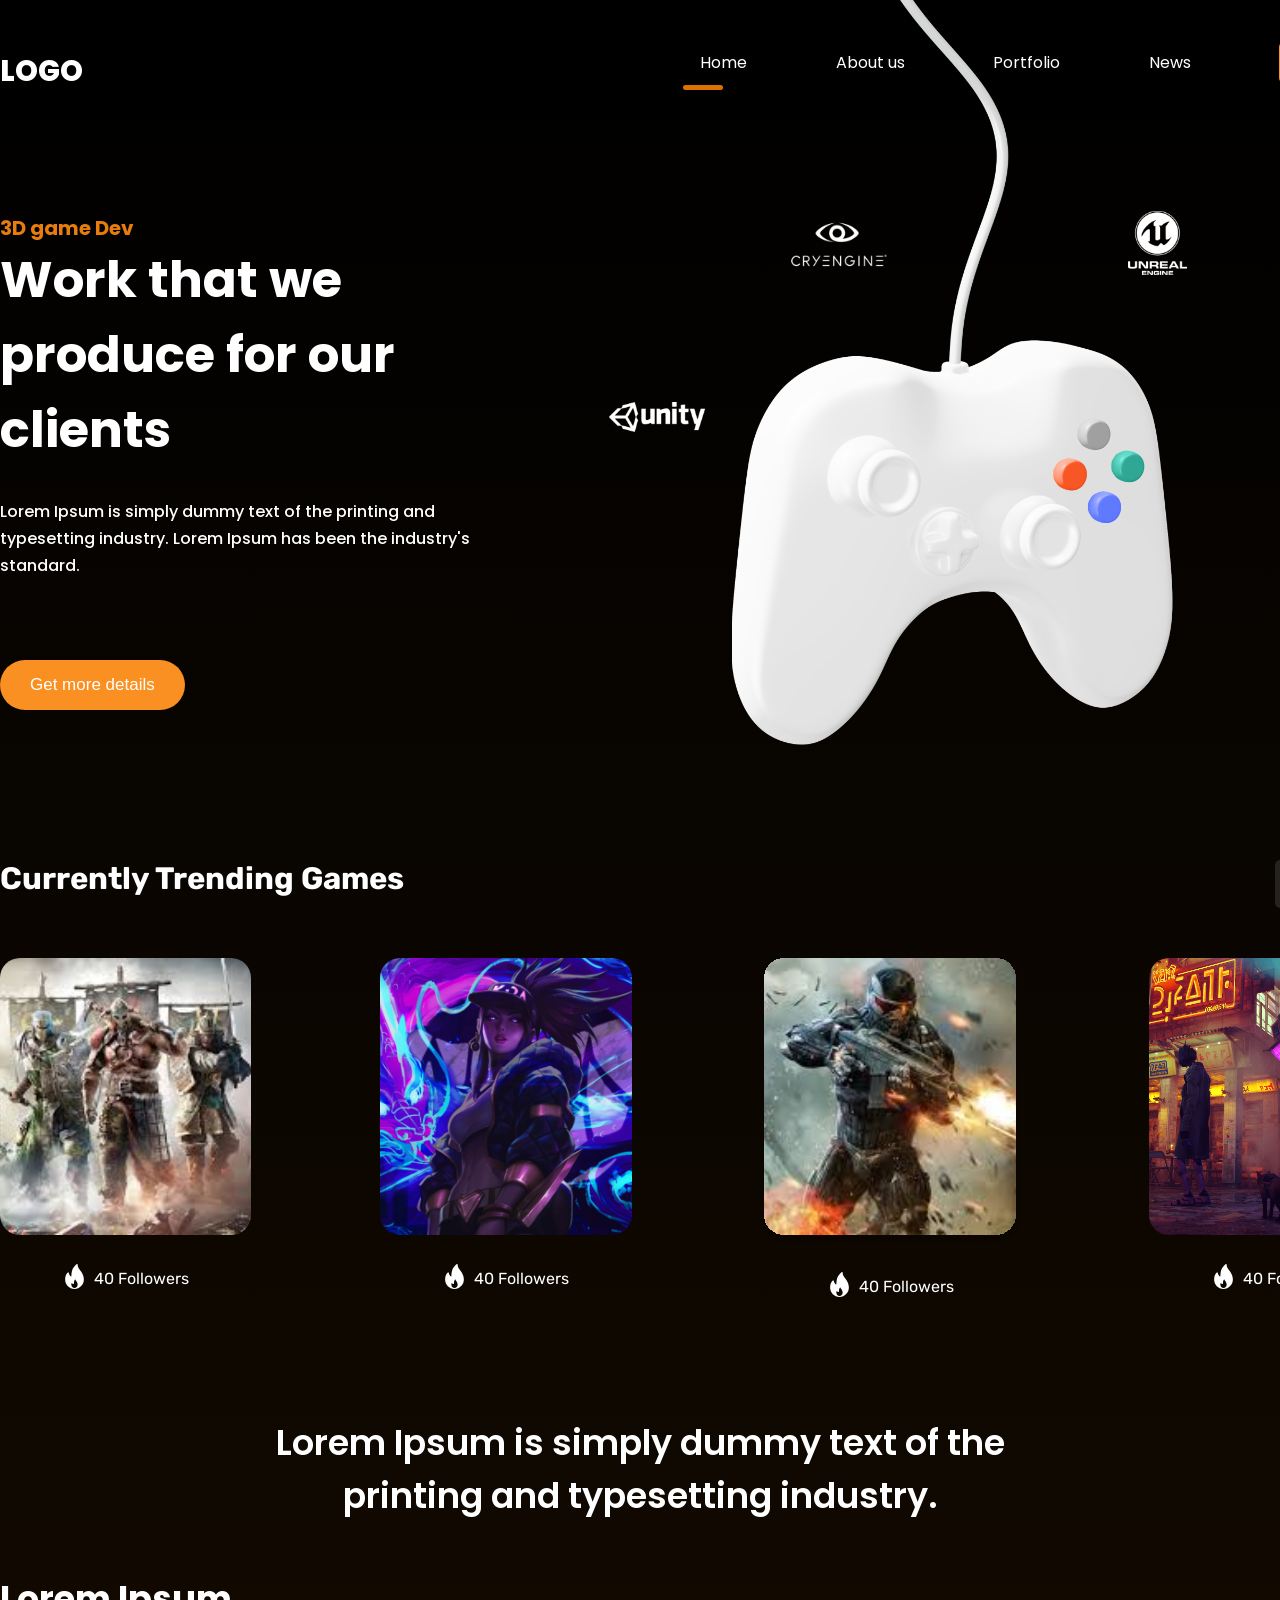
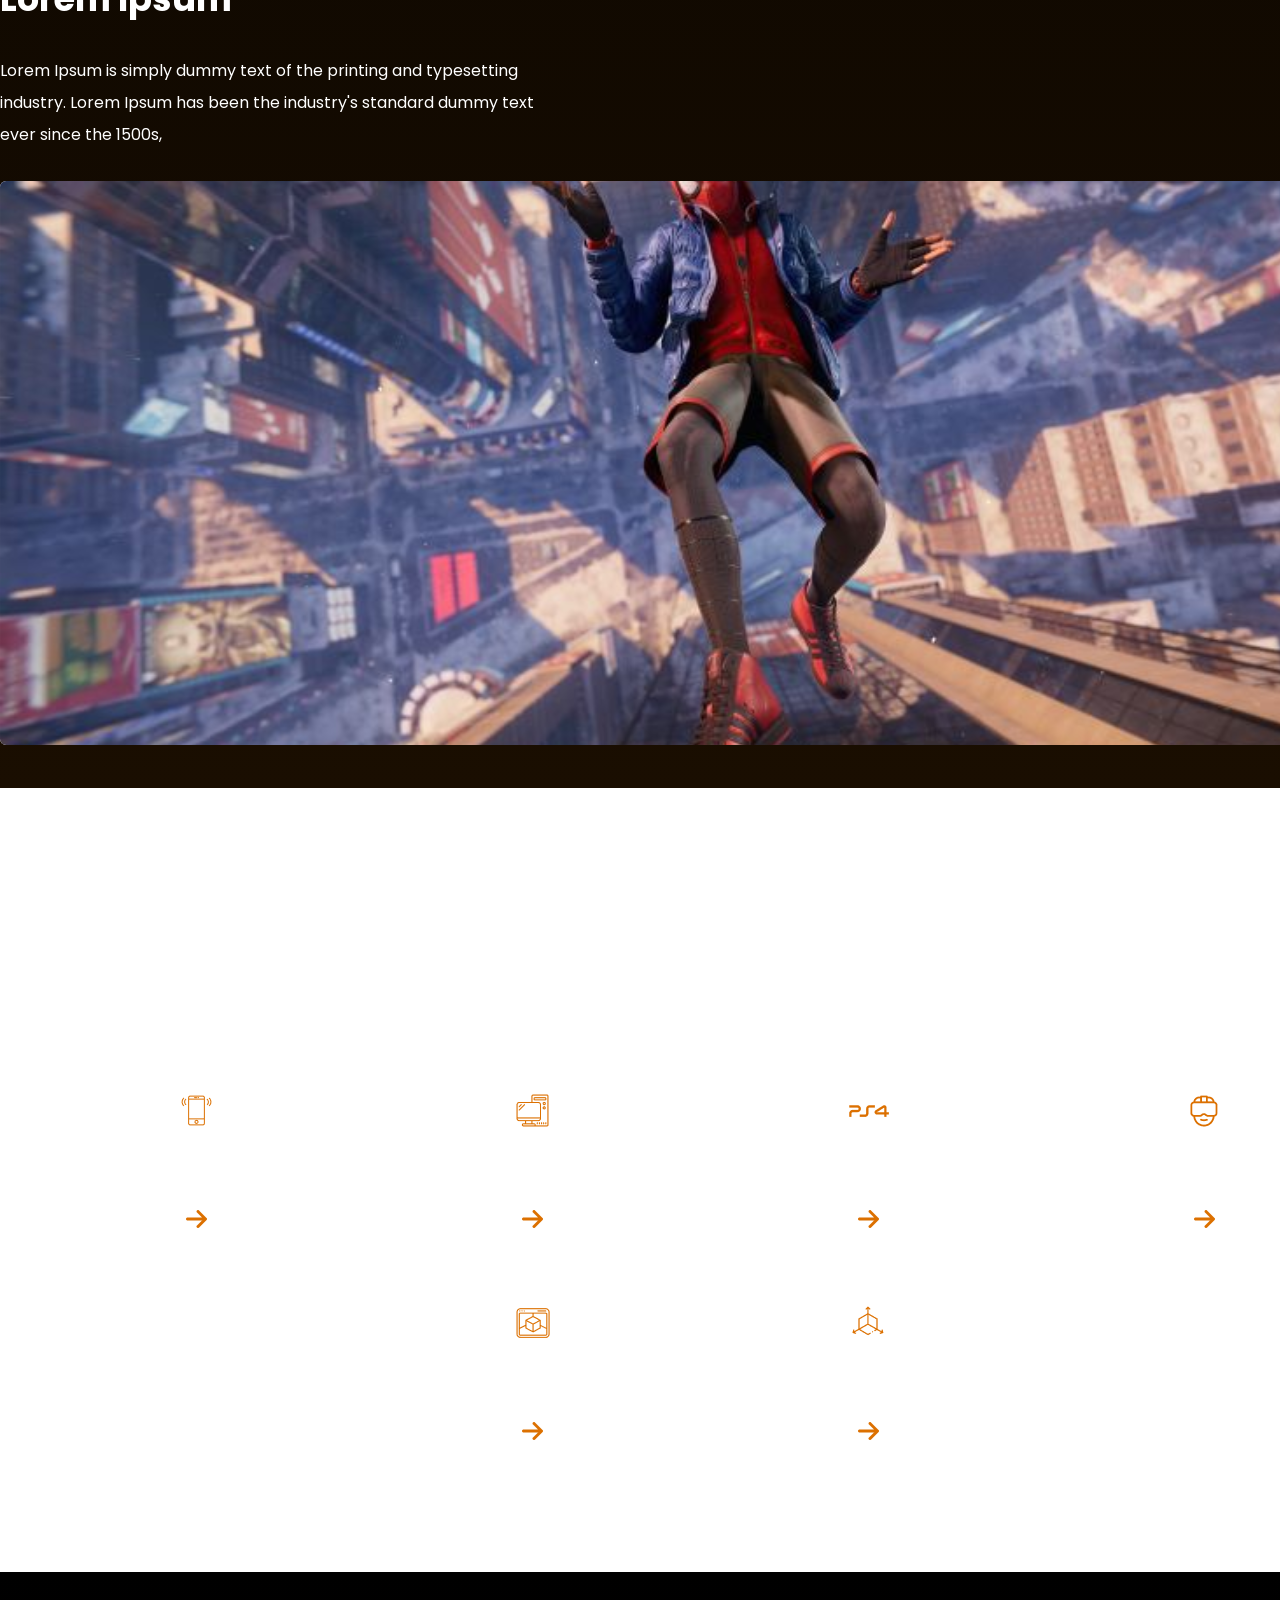
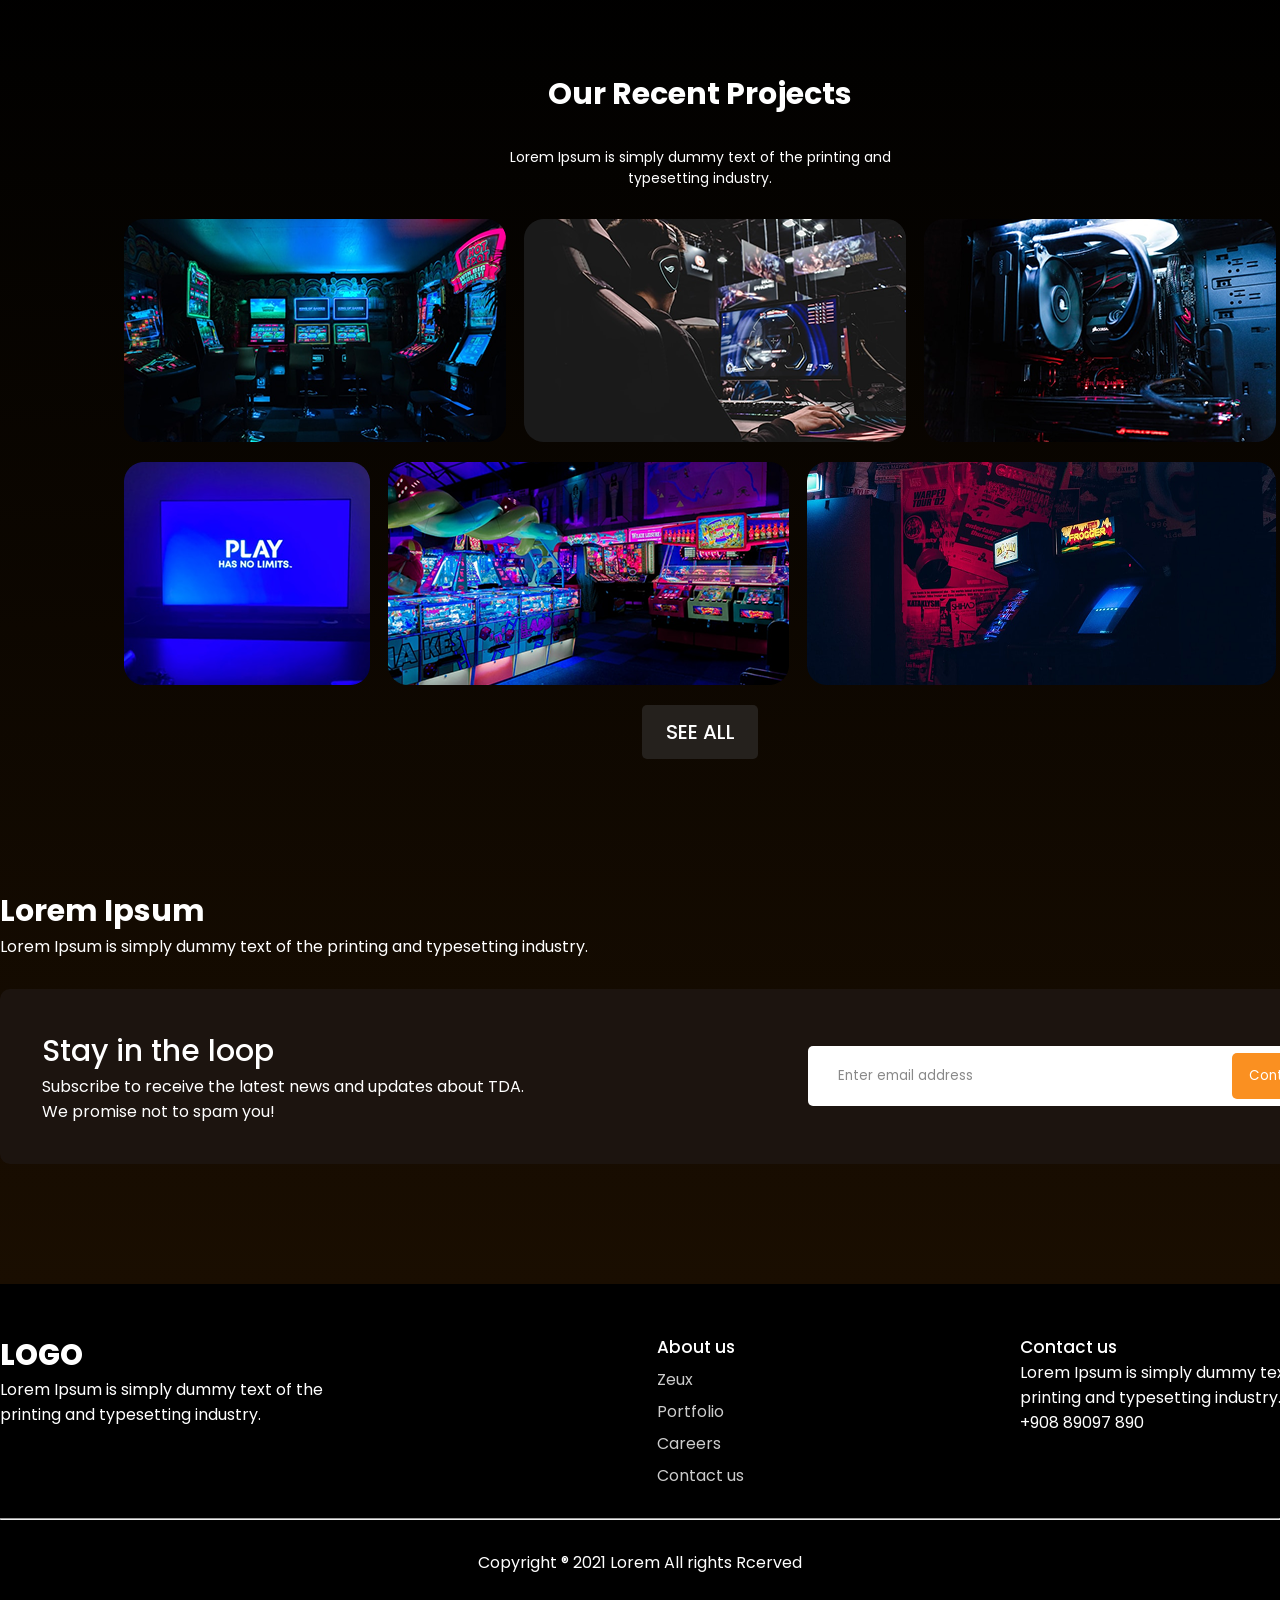
==== index.html @ 3dcfda86 "Add files via upload" ====
<!DOCTYPE html>
<html lang="en">
<head >
    <meta charset="UTF-8">
    <meta name="viewport" content="width=device-width, initial-scale=1.0">
    <title>Game Website</title>
    <link rel="stylesheet" href="css/main.css">
</head>
<body> <!-- class - Атрибут, используемый для присвоения элементам имен -->
<div class="wrapper">
    <header class="container">
        <link rel="stylesheet" href="css/header.css">
        <span class="logo">logo</span> <!--Span - Создает строчные контейнеры для стилизации определенных частей текста или элементов внутри блочного контейнера -->
        <nav> <!-- Nav - для элемента "а", которая нужна для ссылок -->
            <ul> <!-- Ul - для маркированного списка -->
                <li class="active"><a href="/">Home</a></li> <!-- Li - для создания списка-->
                <li><a href="About/about.html">About us</a></li>
                <li><a href="portfolio.html">Portfolio</a></li>
                <li><a href="news.html">News</a></li>
                <li class="btn"><a href="Contact/contact.html">Contact us</a></li>
            </ul>
        </nav>    
    </header>
    <div class="hero container"> <!--Div - является универсальным контейнером-->
    <link rel="stylesheet" href="css/hero.css">
        <div class="class hero--info">
            <h2>3D game Dev</h2>
            <h1>Work that we produce for our clients</h1>
            <p>Lorem Ipsum is simply dummy text of the printing and typesetting industry. Lorem Ipsum has been the industry's standard.</p> <!-- P - обычный текст-->
            <button class="btn">Get more details</button> <!-- Button - создаёт кликабельную кнопку, которая может быть использована в формах -->
        </div>
        <img src="img/joystick.svg" alt="">
    </div> 
    <div class="container trending">
    <link rel="stylesheet" href="css/game.css">
        <a href="#" class="see-all">SEE ALL</a>
        <h3>Currently Trending Games</h3>
        <div class="games">
            <div class="block">
                <img src="img/honor.svg" alt="">
                <span><img src="img/fire1.svg" alt="">40 Followers</span>
            </div>
            <div class="block">
                <img src="img/lol.svg" alt="">
                <span><img src="img/fire1.svg" alt="">40 Followers</span>
            </div>
            <div class="block">
                <img src="img/crysis.svg" alt="">
                <span><img src="img/fire1.svg" alt="">40 Followers</span>
            </div>
            <div class="block">
                <img src="img/inside.svg" alt="">
                <span><img src="img/fire1.svg" alt="">40 Followers</span>
            </div>
        </div>
    </div>
    <div class="container big-text">
        <p>Lorem Ipsum is simply dummy text of the printing and typesetting industry.</p>
    </div>
    <div class="container banner">
        <h3>Lorem Ipsum</h3>
        <p>Lorem Ipsum is simply dummy text of the printing and typesetting industry. Lorem Ipsum has been the industry's standard dummy text ever since the 1500s,</p>
        <img src="img/spider.svg" alt="">
    </div>
</div>
<div class="features">
<link rel="stylesheet" href="css/features.css">
    <div class="container">
        <h3>Lorem Ipsum is simply dummy text of the printing and typesetting industry.</h3>
        <p>Lorem Ipsum is simply dummy text of the printing and typesetting industry. Lorem Ipsum has been the industry's standard dummy text ever since the 1500s,</p>
        <div class="info">
            <div class="block">
                <img src="img/smart.png" alt="">
                <p>Mobile Game Development</p>
                <img src="img/strelka.png" alt="">
            </div>
            <div class="block">
                <img src="img/pc.png" alt="">
                <p>PC Game Development</p>
                <img src="img/strelka.png" alt="">
            </div>
            <div class="block">
                <img src="img/ps.png" alt="">
                <p>PS4 Game Development</p>
                <img src="img/strelka.png" alt="">
            </div>
            <div class="block">
                <img src="img/vr.png" alt="">
                <p>AR/VR Solutions</p>
                <img src="img/strelka.png" alt="">
            </div>
            <div class="block">
                <img src="img/hs.png" alt="">
                <p>AR/ VR design</p>
                <img src="img/strelka.png" alt="">
            </div>
            <div class="block">
                <img src="img/3d.png" alt="">
                <p>3D Modelings</p>
                <img src="img/strelka.png" alt="">
            </div>
        </div>
    </div>
</div>
<div class="wrapper">
<link rel="stylesheet" href="css/project.css">
    <div class="container project">
    <div class="text">
        <h3>Our Recent Projects</h3>
        <p>Lorem Ipsum is simply dummy text of the printing and typesetting industry.</p>
    </div>
    <div class="photo">
        <img src="img/photo1.png" alt="">
        <img src="img/photo2.png" alt="">
        <img src="img/photo3.png" alt="">
    </div>
    <div class="photo">
        <img src="img/photo4.png" alt="">
        <img src="img/photo5.png" alt="">
        <img src="img/photo6.png" alt="">
    </div>
    <a href="" class="see-all">SEE ALL</a>
    </div>
    <div class="container email">
    <link rel="stylesheet" href="css/email.css">
        <h3>Lorem Ipsum</h3>
        <p>Lorem Ipsum is simply dummy text of the printing and typesetting industry. </p>
        <div class="block">
            <div>
                <h4>Stay in the loop</h4>
                <p>Subscribe to receive the latest news and updates about TDA. We promise not to spam you! </p>
            </div>
            <div>
                <input type="email" id="emailField" placeholder="Enter email address"> <!--input - поле, в которой можно писать, placeholder - текст в самом поле-->
                <button onclick="checkEmail()">Continue</button> <!--onclick - подсоедеяет JS код к кнопке button при нажатии на неё-->
            </div>
        </div>
    </div>
</div> <!--function - выбирает атрибут onclick--> <!--let - выбирает атрибут "type"--> <!--document - предоставляет доступ к содержимому веб-страницы (DOM-дереву). -->
<footer>
<link rel="stylesheet" href="css/footer.css">
    <div class="blocks container">
        <div>
            <span class="logo">logo</span>
            <p>Lorem Ipsum is simply dummy text of the printing and typesetting industry. </p>
        </div>
        <div>
            <h4>About us</h4>
            <ul> <!--создает список-->
                <li>Zeux</li>
                <li>Portfolio</li>
                <li>Careers</li>
                <li>Contact us</li>
            </ul>
        </div>
        <div>
            <h4>Contact us</h4>
            <p>Lorem Ipsum is simply dummy text of the printing and typesetting industry. </p>
            <p>+908 89097 890</p>
        </div>
    </div>
    <hr> <!--линия на всю ширину-->
    <p>Copyright ® 2021 Lorem All rights Rcerved</p>
</footer>
<script>
    function checkEmail() { 
        let email = document.querySelector('#emailField').value; //querySelector - выбирает конкретный атрибут
        if(!email.includes('@')) alert('Нет символа @') //if проверка символов, если нету символа @, включается функция alert, которая в свою очередь выдает окно
        else if(!email.includes('.')) alert('Нет символа .')
        else alert('Все отлично!')
    }
</script>
</body>
</html>
---- css/main.css ----
@import url('https://fonts.googleapis.com/css2?family=Poppins:ital,wght@0,100;0,200;0,300;0,400;0,500;0,600;0,700;0,800;0,900;1,100;1,200;1,300;1,400;1,500;1,600;1,700;1,800;1,900&display=swap');
@import url('https://fonts.googleapis.com/css2?family=Poppins:ital,wght@0,100;0,200;0,300;0,400;0,500;0,600;0,700;0,800;0,900;1,100;1,200;1,300;1,400;1,500;1,600;1,700;1,800;1,900&family=Rubik:ital,wght@0,300..900;1,300..900&display=swap');
/* */
* {
    margin: 0%; /*Внешние отступы*/
    padding: 0%; /*Внутренние отступы*/
}
body {
    font-family: 'Poppins', sans-serif; /*Выбор шрифта, Отсутствие декоративных штрихов (засечки) на концах*/
    font-weight: 400; /*Высота шрифта*/
    color: #fff;
    font-size: 16px;
}

a {
    text-decoration: none; /*Позволяет добавлять линии: подчеркивания, перечеркивания или линию над текстом*/
}

img {
    max-width: 100%; /*/Максимальная ширина*/
}

.wrapper {
    background: linear-gradient(180deg, rgba(0,0,0,1) 0%, rgba(26,14,1,1) 100%);
    width: 100%; 
    overflow-x: hidden;
}

.container {    
    width: 1400px;
    margin: 0 auto; /* Margin - отступы от краев сайта */
}

.big-text {
    font-family: 'Poppins';
    font-size: 35px;
    font-weight: 600; 
    display: block;
    text-align: center;
    padding: 50px 0;
    width: 800px;
}
---- css/header.css ----
header {    
    padding: 50px 0;
}

header .logo {
    text-transform: uppercase; /* Uppercase - заглавные буквы*/
    font-size: 29px; /* размер шрифта */
    font-weight: 800; /* жирность */
}

header nav {
    float: right; /* положение на странице */
    width: 50%;
}

header nav ul {
    list-style: none; /* выбирает стиль */
    display: flex; /* текст на одном уровне */
    justify-content: space-between; /* расположение текста по всему контейнеру*/
    z-index: 2;
    position: relative; /*оставляет пустое пространство там, где он должен был быть, не влияя на расположение других элементов*/
}

header nav ul li {
    display: inline-block; /* позволяет добавлять настройку текста */
}

header nav ul li.active ::after { /* After - после*/
    content: '';
    display: block;
    background: #DC7000;
    height: 5px;
    width: 40px;
    border-radius: 5px;
    position: relative; /* Relative - способ сместить элемент относительно его исходного (нормального) места в документе, не нарушая при этом расположение соседних блоков*/
    top: 10px;
    left: -17px;
}

header nav ul li a {
    color: #fff;
}

header nav ul li:not(.active):not(.btn) a:hover { /* hover - часть правила, указывающая браузеру, к какому HTML-элементу (или группе элементов) применить стили (цвет, размер, расположение)*/
    border-bottom: 5px solid #DC7000; /* Border - делает обводку снизу, solid - цвет обводки*/
}

header nav ul li.btn a {
    background: #FA9021;
    padding: 9px 17px; /* отступы */
    border-radius: 5px; /* закругление углов*/
    transition: all 500ms ease; /* Transition позволяет определять переходное состояние между двумя состояниями элемента */
} /*Ease - отвечает за плавный переход (скорость выставляется в ms*/

header nav ul li.btn a:hover {
    background: #b35e03;
}
---- css/hero.css ----
.hero {
    padding-bottom: 100px; /*padding - выставление отступа, bottom - отступ от нижнего края*/
    position: relative;
    z-index: 1; /* слои контейнеров*/
}

.hero--info {
    width: 530px;
    padding-top: 70px;
}

.hero--info h2 {
    color: #E87D0E;
    font-size: 20px;
    font-weight: 700;
}

.hero--info h1 {
    font-size: 50px;
    font-weight: 700;
}

.hero--info p {
    font-weight: 500;
    padding-bottom: 50px;
    line-height: 170%; /* междустрочный интервал*/
    margin: 30px 0;
}

.hero--info .btn {
    background: #FA9021;
    padding: 15px 30px; /* отступы */
    border-radius: 50px; /* закругление углов*/
    transition: all 500ms ease;
    color: #ffffff;
    border: 0; /* рамки html*/
    font-size: 17px;
}

.hero--info .btn:hover {
    cursor: pointer; /* задает активацию при наведении курсора */
    transform: scale(1.1); /* при наведении курсора увеличивает кнопку на 1.1*/
}

.hero img {
    position: absolute; /* не зависит от контейнеров, любая позиция*/
    top: -150px;
    right: 0;
}
---- css/game.css ----
.trending {
    font-family: 'Rubik', sans-serif;
    padding-top: 50px;
}

.trending h3 {
    font-size: 31px;
    font-weight: 700; 
}

.trending .see-all {
    color: #fff;
    background: #25211D;
    border-radius: 5px;
    padding: 12px 23px;
    font-size: 20px;
    font-weight: 500; 
    float: right;
    display: block;
    transition: all 500ms ease;
}

.trending .see-all:hover {
    transform: scale(1.1);
}

.trending .games {
    display: flex;
    padding: 50px 0;
    justify-content: space-between;
    width: 100%;
}

.trending span {
    display: block;
    text-align: center;
    margin: 20px;
}

.trending span img {
    position: relative;
    top: 5px;
    margin-right: 7px;
}

.banner {
    font-size: 30px;
    font-weight: 600;
    width: 80px 0;
}

.banner p {
    width: 550px;
    font-size: 16px;
    font-weight: 400;
    line-height: 200%; 
    margin: 30px 0;
}

.banner img {
    width: 100%;
    margin-bottom: 30px;
}
---- css/features.css ----
.features {
    background: url('/img/phone.png') no-repeat center center fixed;
    background-size: cover;
    padding: 90px 0;
}

.features h3 {
    text-align: center;
    font-size: 30px;
    font-weight: 700;
    max-width: 830px;
    margin-bottom: 20px;
    margin-left: auto;
    margin-right: auto;
}

.features p {
    text-align: center;
    font-size: 16px;
    font-weight: 400;
    max-width: 830px;
    margin-bottom: 20px;
    margin-left: auto;
    margin-right: auto;
}

.features .info {
    justify-content: center;
    display: flex;
    flex-wrap: wrap; /*перенос данных на новую строку*/
}

.features .info .block {
    text-align: center;
    margin: 20px 2%;
    width: 20%;
}

.features .info .block img {
    margin-bottom: 15px;
}
---- css/project.css ----
.project {
    padding: 100px 0;
}

.project h3 {
    text-align: center;
    font-size: 30px;
    font-weight: 700;
}

.project p {
    padding: 30px;
    text-align: center;
    font-size: 14px;
    font-weight: 400;
    width: 400px;
    margin-left: auto;
    margin-right: auto;
}

.project .photo {
    justify-content: space-around; /*находятся посередине и расстянуты по всем ширине*/
    display: flex;
    margin-bottom: 20px;
    width: 1170px;
    margin-left: auto;
    margin-right: auto;
}

.project .see-all {
    color: #fff;
    background: #25211D;
    border-radius: 5px;
    padding: 12px 23px;
    font-size: 20px;
    font-weight: 500; 
    float: none;
    display: block;
    transition: all 500ms ease;
    width: 70px;
    text-align: center;
    margin: 0 auto;
}

.project .see-all:hover {
    transform: scale(1.1);
}
---- css/email.css ----
.email {
    padding-bottom: 120px;
}

.email h3 {
    margin-top: 30px;
    font-size: 30px;
}

.email .block {
    background-color: #1C140F;
    margin-top: 30px;
    border-radius: 10px;
    padding: 40px 3%;
    width: 94%;
    display: flex;
    justify-content: space-between; /*расстягивает все по максимальной ширине*/
    align-items: center;
}

.email .block h4 {
    font-size: 30px;
    font-weight: 500;
}

.email .block p {
    width: 500px;
}

.email .block input {
    background: #fff;
    outline: none;
    border: 0; /*обводка*/
    border-radius: 5px;
    width: 380px;
    font-family: 'Poppins', sans-serif; /*Выбор шрифта, Отсутствие декоративных штрихов (засечки) на концах*/
    font-weight: 400; /*Высота шрифта*/
    padding: 20px 30px;
    position: relative;
    right: -80px;
    z-index: 1;
    padding-right: 120px;
}

.email .block input::placeholder { /*обращение к тексту внутри инпута*/
    color: #898989;
}

.email .block button {
    font-family: 'Poppins', sans-serif;
    color: #fff;
    background: #FA9021;
    padding: 9px 17px; /* отступы */
    border-radius: 5px; /* закругление углов*/
    transition: all 500ms ease; /* Transition позволяет определять переходное состояние между двумя состояниями элемента */
    border: 0;
    cursor: pointer; /*меняет внешний вид курсора мыши на «указательный палец» (руку) при наведении на элемент*/
    padding: 13px 17px;
    position: relative;
    left: -30px;
    z-index: 2;
} 

.email .block button:hover {
    background: #b35e03;
}
---- css/footer.css ----
footer {
    background: #000;
    padding: 50px 0;
}

footer .blocks {
    display: flex;
    justify-content: space-between;
}

footer .logo {
    text-transform: uppercase; /* Uppercase - заглавные буквы*/
    font-size: 29px; /* размер шрифта */
    font-weight: 800; /* жирность */
}

footer .blocks p {
    width: 380px;
}

footer .blocks h4 {
    font-weight: 500;
    font-size: 17px;
}

footer .blocks ul {
    list-style: none;
}

footer .blocks ul li {
    margin-top: 7px;
    opacity: 0.8; /*прозрачность*/
}

footer hr {
    margin: 30px 0;
}

footer > p {
    text-align: center;
}
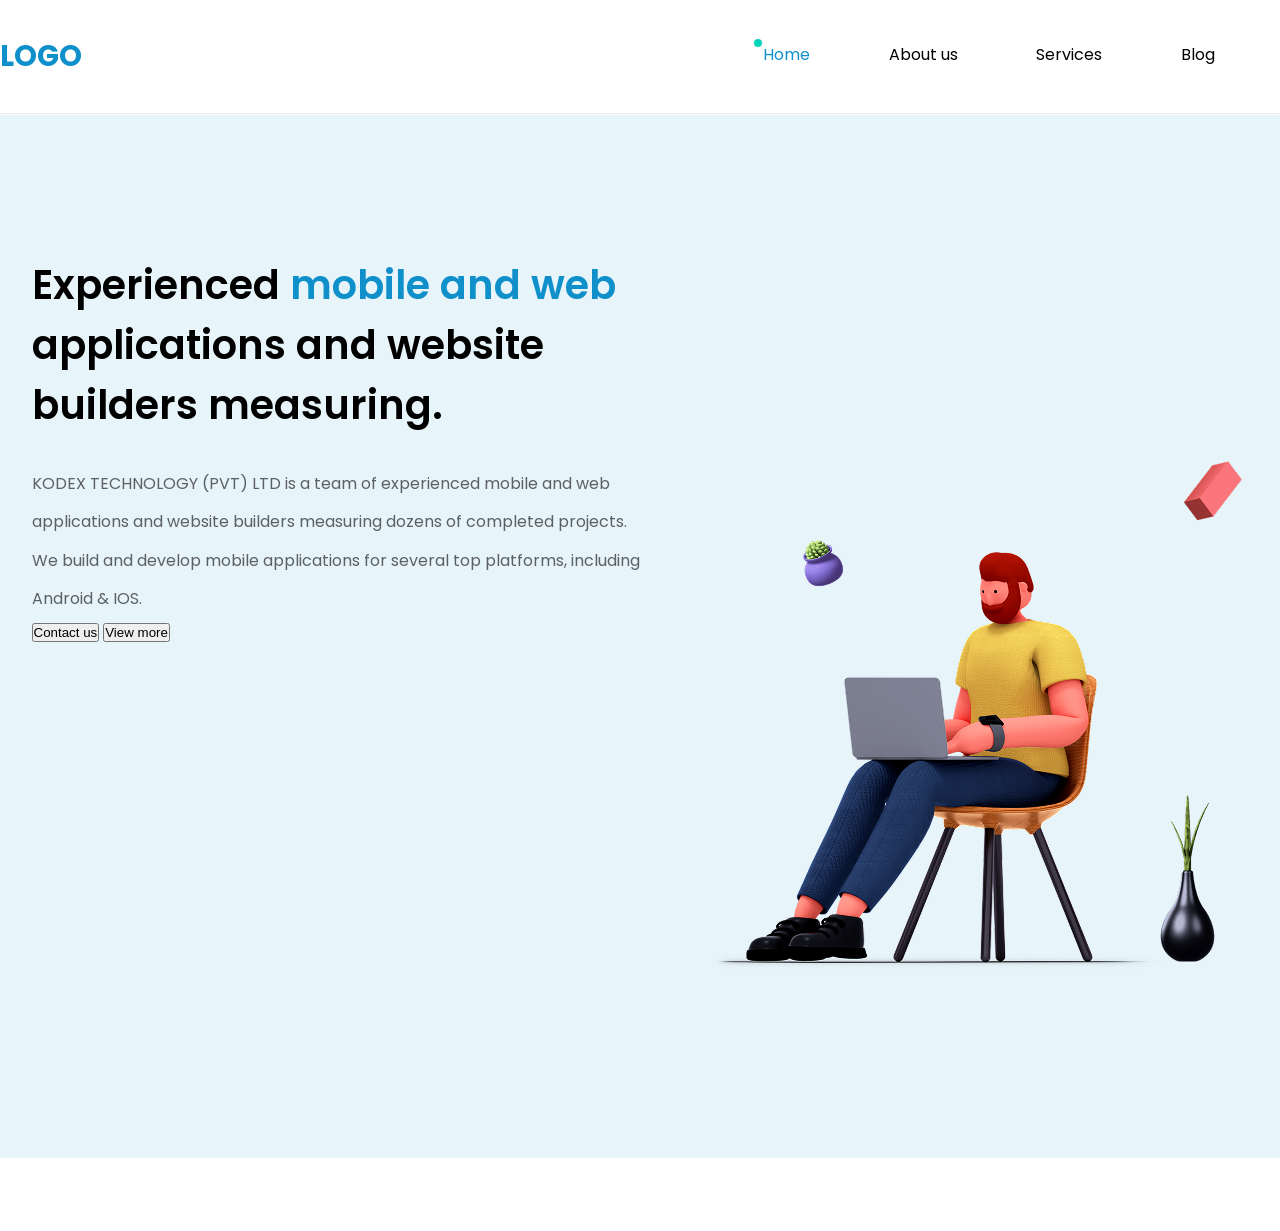
==== commit ec77f99d: "Add files via upload" ====
--- a/index.html
+++ b/index.html
@@ -1,174 +1,52 @@
 <!DOCTYPE html>
 <html lang="en">
-<head >
+
+<head>
     <meta charset="UTF-8">
     <meta name="viewport" content="width=device-width, initial-scale=1.0">
-    <title>Game Website</title>
     <link rel="stylesheet" href="css/main.css">
+    <link rel="stylesheet" href="css/header.css">
+    <title>Agency Web</title>
 </head>
-<body> <!-- class - Атрибут, используемый для присвоения элементам имен -->
-<div class="wrapper">
-    <header class="container">
-        <link rel="stylesheet" href="css/header.css">
-        <span class="logo">logo</span> <!--Span - Создает строчные контейнеры для стилизации определенных частей текста или элементов внутри блочного контейнера -->
-        <nav> <!-- Nav - для элемента "а", которая нужна для ссылок -->
-            <ul> <!-- Ul - для маркированного списка -->
-                <li class="active"><a href="/">Home</a></li> <!-- Li - для создания списка-->
-                <li><a href="About/about.html">About us</a></li>
-                <li><a href="portfolio.html">Portfolio</a></li>
-                <li><a href="news.html">News</a></li>
-                <li class="btn"><a href="Contact/contact.html">Contact us</a></li>
-            </ul>
-        </nav>    
-    </header>
-    <div class="hero container"> <!--Div - является универсальным контейнером-->
-    <link rel="stylesheet" href="css/hero.css">
-        <div class="class hero--info">
-            <h2>3D game Dev</h2>
-            <h1>Work that we produce for our clients</h1>
-            <p>Lorem Ipsum is simply dummy text of the printing and typesetting industry. Lorem Ipsum has been the industry's standard.</p> <!-- P - обычный текст-->
-            <button class="btn">Get more details</button> <!-- Button - создаёт кликабельную кнопку, которая может быть использована в формах -->
-        </div>
-        <img src="img/joystick.svg" alt="">
-    </div> 
-    <div class="container trending">
-    <link rel="stylesheet" href="css/game.css">
-        <a href="#" class="see-all">SEE ALL</a>
-        <h3>Currently Trending Games</h3>
-        <div class="games">
-            <div class="block">
-                <img src="img/honor.svg" alt="">
-                <span><img src="img/fire1.svg" alt="">40 Followers</span>
+
+<body>
+    <div class="wrapper">
+        <header class="container">
+            <div class="header container">
+                <span class="logo">logo</span>
+                <nav>
+                    <ul>
+                        <li class="active"><a href="/">Home</a></li> <!-- Li - для создания списка-->
+                        <li><a href="#">About us</a></li>
+                        <li><a href="#">Services</a></li>
+                        <li><a href="#">Blog</a></li>
+                        <li class="btn"><a href="Contact/contact.html">Contact us</a></li>
+                    </ul>
+                </nav>
             </div>
-            <div class="block">
-                <img src="img/lol.svg" alt="">
-                <span><img src="img/fire1.svg" alt="">40 Followers</span>
+        </header>
+        <hr>
+        <div class="human container">
+            <div class="hero ">
+                <div class="text container">
+                <h2>Experienced <span>mobile and web</span> applications and website builders measuring.</h2>
+                    <p>KODEX TECHNOLOGY (PVT) LTD is a team of experienced mobile and web applications and website builders
+                        measuring dozens of completed projects. We build and develop mobile applications for several top
+                        platforms, including Android & IOS. </p>
+                    <button class="btn">Contact us</button>
+                    <button class="btn1">View more</button>
+                </div>
+                <img src="img/human.png" alt="">
             </div>
-            <div class="block">
-                <img src="img/crysis.svg" alt="">
-                <span><img src="img/fire1.svg" alt="">40 Followers</span>
-            </div>
-            <div class="block">
-                <img src="img/inside.svg" alt="">
-                <span><img src="img/fire1.svg" alt="">40 Followers</span>
+
+            <div class="flex container">
+                <div class="block">
+                    <h1>Web Application</h1>
+                    <p>Lorem Ipsum is simply</p>
+                </div>
             </div>
         </div>
     </div>
-    <div class="container big-text">
-        <p>Lorem Ipsum is simply dummy text of the printing and typesetting industry.</p>
-    </div>
-    <div class="container banner">
-        <h3>Lorem Ipsum</h3>
-        <p>Lorem Ipsum is simply dummy text of the printing and typesetting industry. Lorem Ipsum has been the industry's standard dummy text ever since the 1500s,</p>
-        <img src="img/spider.svg" alt="">
-    </div>
-</div>
-<div class="features">
-<link rel="stylesheet" href="css/features.css">
-    <div class="container">
-        <h3>Lorem Ipsum is simply dummy text of the printing and typesetting industry.</h3>
-        <p>Lorem Ipsum is simply dummy text of the printing and typesetting industry. Lorem Ipsum has been the industry's standard dummy text ever since the 1500s,</p>
-        <div class="info">
-            <div class="block">
-                <img src="img/smart.png" alt="">
-                <p>Mobile Game Development</p>
-                <img src="img/strelka.png" alt="">
-            </div>
-            <div class="block">
-                <img src="img/pc.png" alt="">
-                <p>PC Game Development</p>
-                <img src="img/strelka.png" alt="">
-            </div>
-            <div class="block">
-                <img src="img/ps.png" alt="">
-                <p>PS4 Game Development</p>
-                <img src="img/strelka.png" alt="">
-            </div>
-            <div class="block">
-                <img src="img/vr.png" alt="">
-                <p>AR/VR Solutions</p>
-                <img src="img/strelka.png" alt="">
-            </div>
-            <div class="block">
-                <img src="img/hs.png" alt="">
-                <p>AR/ VR design</p>
-                <img src="img/strelka.png" alt="">
-            </div>
-            <div class="block">
-                <img src="img/3d.png" alt="">
-                <p>3D Modelings</p>
-                <img src="img/strelka.png" alt="">
-            </div>
-        </div>
-    </div>
-</div>
-<div class="wrapper">
-<link rel="stylesheet" href="css/project.css">
-    <div class="container project">
-    <div class="text">
-        <h3>Our Recent Projects</h3>
-        <p>Lorem Ipsum is simply dummy text of the printing and typesetting industry.</p>
-    </div>
-    <div class="photo">
-        <img src="img/photo1.png" alt="">
-        <img src="img/photo2.png" alt="">
-        <img src="img/photo3.png" alt="">
-    </div>
-    <div class="photo">
-        <img src="img/photo4.png" alt="">
-        <img src="img/photo5.png" alt="">
-        <img src="img/photo6.png" alt="">
-    </div>
-    <a href="" class="see-all">SEE ALL</a>
-    </div>
-    <div class="container email">
-    <link rel="stylesheet" href="css/email.css">
-        <h3>Lorem Ipsum</h3>
-        <p>Lorem Ipsum is simply dummy text of the printing and typesetting industry. </p>
-        <div class="block">
-            <div>
-                <h4>Stay in the loop</h4>
-                <p>Subscribe to receive the latest news and updates about TDA. We promise not to spam you! </p>
-            </div>
-            <div>
-                <input type="email" id="emailField" placeholder="Enter email address"> <!--input - поле, в которой можно писать, placeholder - текст в самом поле-->
-                <button onclick="checkEmail()">Continue</button> <!--onclick - подсоедеяет JS код к кнопке button при нажатии на неё-->
-            </div>
-        </div>
-    </div>
-</div> <!--function - выбирает атрибут onclick--> <!--let - выбирает атрибут "type"--> <!--document - предоставляет доступ к содержимому веб-страницы (DOM-дереву). -->
-<footer>
-<link rel="stylesheet" href="css/footer.css">
-    <div class="blocks container">
-        <div>
-            <span class="logo">logo</span>
-            <p>Lorem Ipsum is simply dummy text of the printing and typesetting industry. </p>
-        </div>
-        <div>
-            <h4>About us</h4>
-            <ul> <!--создает список-->
-                <li>Zeux</li>
-                <li>Portfolio</li>
-                <li>Careers</li>
-                <li>Contact us</li>
-            </ul>
-        </div>
-        <div>
-            <h4>Contact us</h4>
-            <p>Lorem Ipsum is simply dummy text of the printing and typesetting industry. </p>
-            <p>+908 89097 890</p>
-        </div>
-    </div>
-    <hr> <!--линия на всю ширину-->
-    <p>Copyright ® 2021 Lorem All rights Rcerved</p>
-</footer>
-<script>
-    function checkEmail() { 
-        let email = document.querySelector('#emailField').value; //querySelector - выбирает конкретный атрибут
-        if(!email.includes('@')) alert('Нет символа @') //if проверка символов, если нету символа @, включается функция alert, которая в свою очередь выдает окно
-        else if(!email.includes('.')) alert('Нет символа .')
-        else alert('Все отлично!')
-    }
-</script>
 </body>
+
 </html>
--- a/css/main.css
+++ b/css/main.css
@@ -1,45 +1,150 @@
-
-@import url('https://fonts.googleapis.com/css2?family=Poppins:ital,wght@0,100;0,200;0,300;0,400;0,500;0,600;0,700;0,800;0,900;1,100;1,200;1,300;1,400;1,500;1,600;1,700;1,800;1,900&display=swap');
-@import url('https://fonts.googleapis.com/css2?family=Poppins:ital,wght@0,100;0,200;0,300;0,400;0,500;0,600;0,700;0,800;0,900;1,100;1,200;1,300;1,400;1,500;1,600;1,700;1,800;1,900&family=Rubik:ital,wght@0,300..900;1,300..900&display=swap');
-/* */
-* {
-    margin: 0%; /*Внешние отступы*/
-    padding: 0%; /*Внутренние отступы*/
-}
-body {
-    font-family: 'Poppins', sans-serif; /*Выбор шрифта, Отсутствие декоративных штрихов (засечки) на концах*/
-    font-weight: 400; /*Высота шрифта*/
-    color: #fff;
-    font-size: 16px;
-}
-
-a {
-    text-decoration: none; /*Позволяет добавлять линии: подчеркивания, перечеркивания или линию над текстом*/
-}
-
-img {
-    max-width: 100%; /*/Максимальная ширина*/
-}
-
-.wrapper {
-    background: linear-gradient(180deg, rgba(0,0,0,1) 0%, rgba(26,14,1,1) 100%);
-    width: 100%; 
-    overflow-x: hidden;
-}
-
-.container {    
-    width: 1400px;
-    margin: 0 auto; /* Margin - отступы от краев сайта */
-}
-
-.big-text {
-    font-family: 'Poppins';
-    font-size: 35px;
-    font-weight: 600; 
-    display: block;
-    text-align: center;
-    padding: 50px 0;
-    width: 800px;
-}
-
-
+@import url("https://fonts.googleapis.com/css2?family=Poppins:ital,wght@0,100;0,200;0,300;0,400;0,500;0,600;0,700;0,800;0,900;1,100;1,200;1,300;1,400;1,500;1,600;1,700;1,800;1,900&display=swap");
+@import url("https://fonts.googleapis.com/css2?family=Poppins:ital,wght@0,100;0,200;0,300;0,400;0,500;0,600;0,700;0,800;0,900;1,100;1,200;1,300;1,400;1,500;1,600;1,700;1,800;1,900&family=Rubik:ital,wght@0,300..900;1,300..900&display=swap");
+
+* {
+  margin: 0%;
+  padding: 0%;
+}
+
+body {
+  font-family: "Poppins", sans-serif;
+  font-weight: 400;
+  color: #fff;
+  font-size: 16px;
+}
+
+a {
+  text-decoration: none;
+}
+
+img {
+  max-width: 100%;
+}
+
+.container {
+  width: 1440px;
+  margin: 0 auto;
+}
+
+.wrapper {
+  background-color: #fff;
+  overflow-x: hidden;
+}
+
+.wrapper header {
+  padding: 35px 0;
+}
+
+.wrapper  .header span {
+  font-size: 29px;
+  font-weight: 700;
+  color: #1090CB;
+  text-transform: uppercase;
+}
+
+.wrapper .header nav {
+  float: right;
+  width: 47%;
+  margin-top: 7px;
+}
+
+.wrapper .header ul {
+  list-style: none;
+  display: flex;
+  justify-content: space-between;
+  position: relative;
+}
+
+.wrapper .header li {
+  display: inline-block;
+}
+
+.wrapper .header .active a {
+  color: #1090CB;
+}
+
+.wrapper .header .active ::after {
+  content: "";
+  display: block;
+  background: #08D3BB;
+  height: 8px;
+  width: 8px;
+  border-radius: 5px;
+  position: relative;
+  top: -28px;
+  left: -9px;
+}
+
+.wrapper .header a {
+  color: #000;
+  position: relative;
+}
+
+.wrapper .header li:not(.active):not(.btn) a:hover {
+  display: block;
+  border-bottom: 5px solid #08D3BB;
+}
+
+.wrapper .header .btn a {
+  color: #fff;
+  background: #1090CB;
+  padding: 13px 30px;
+  border-radius: 7px;
+  transition: all 200ms ease;
+}
+
+.wrapper .header .btn a:hover {
+  background-color: #0b72a1;
+}
+
+.wrapper hr {
+  opacity: 20%;
+  border: 0.01;
+}
+
+
+hr {
+  opacity: 0.2;
+  border: 0.1;
+}
+
+
+
+.human {
+width: 100%;
+margin: 0 auto;
+}
+
+.hero {
+  background: #E7F4FA;
+  padding: 140px 0;
+  display: flex;
+
+}
+
+.text {
+  width: 620px;
+  color: #000;
+  position: left;
+}
+
+h2 {
+  font-size: 40px;
+  font-weight: 600;
+  margin-bottom: 30px;
+}
+
+span {
+  color: #1090CB;
+}
+
+.text p {
+  font-size: 16px;
+  font-weight: 400;
+  line-height: 2.4;
+  opacity: 0.6;
+}
+
+.human img {
+  top: -10px;
+}
